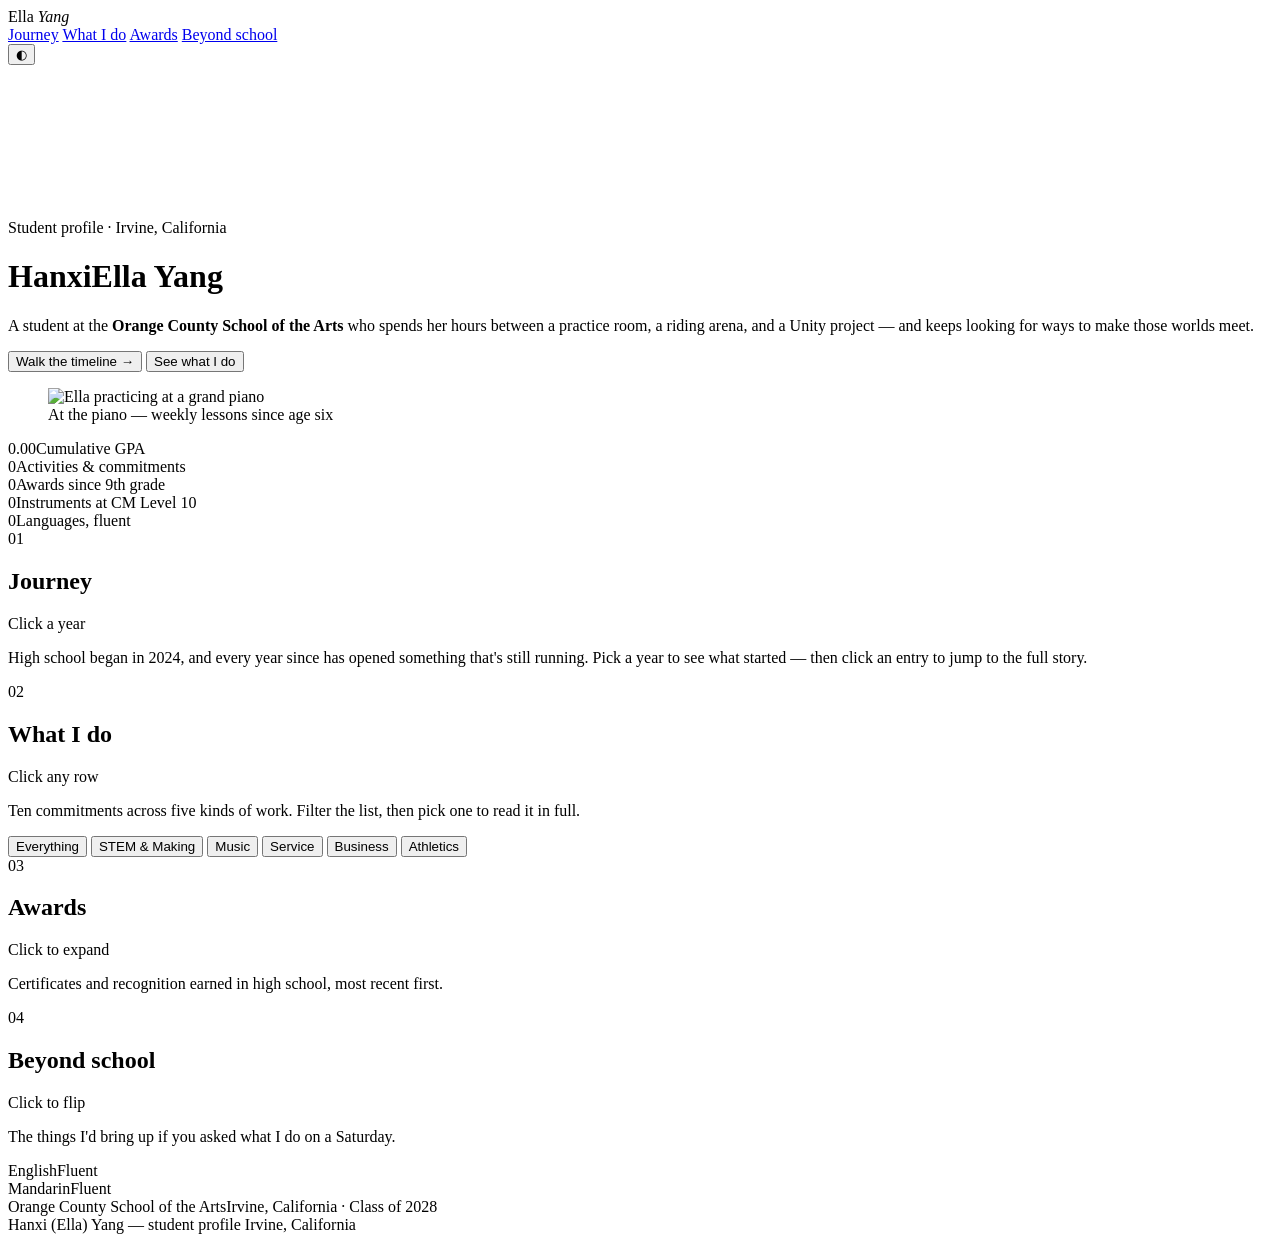
==== index.html @ e0b96046 "Add files via upload" ====
<!doctype html>
<html lang="en">
<head>
<meta charset="utf-8">
<meta name="viewport" content="width=device-width, initial-scale=1">
<title>Ella Yang</title>
<link rel="preconnect" href="https://fonts.googleapis.com">
<link rel="preconnect" href="https://fonts.gstatic.com" crossorigin>
<link rel="stylesheet" href="https://fonts.googleapis.com/css2?family=Spectral:ital,wght@0,300;0,400;0,500;1,300;1,400&family=Karla:wght@300;400;500;600&family=JetBrains+Mono:wght@400;500&display=swap">
<link rel="stylesheet" href="styles.css">
</head>
<body>

<div class="top">
  <div class="top-in">
    <span class="brand">Ella <em>Yang</em></span>
    <nav class="jump" id="jump" aria-label="Sections">
      <a href="#journey" class="on">Journey</a>
      <a href="#work">What I do</a>
      <a href="#awards">Awards</a>
      <a href="#beyond">Beyond school</a>
    </nav>
    <button class="tbtn" id="themeBtn" type="button" aria-label="Switch light or dark theme">◐</button>
  </div>
</div>

<header class="hero">
  <canvas id="wash" aria-hidden="true"></canvas>
  <div class="wrap hero-in">
    <div class="hero-copy">
      <span class="kicker"><span class="pulse"></span>Student profile · Irvine, California</span>
      <h1><span class="l1">Hanxi</span><span class="l2">Ella Yang</span></h1>
      <p class="lede">A student at the <b>Orange County School of the Arts</b> who spends her hours between a practice room, a riding arena, and a Unity project — and keeps looking for ways to make those worlds meet.</p>
      <div class="cta">
        <button class="btn primary" type="button" data-scroll="#journey">Walk the timeline →</button>
        <button class="btn" type="button" data-scroll="#work">See what I do</button>
      </div>
    </div>
    <figure class="hero-art">
      <span class="frame"><img id="heroImg" alt="Ella practicing at a grand piano"></span>
      <figcaption>At the piano — weekly lessons since age six</figcaption>
    </figure>
  </div>
</header>

<main class="wrap">

  <section id="glance" style="border-top:0;padding-top:0">
    <div class="stats" id="stats">
      <div class="stat"><span class="v mono" data-to="4.53" data-dec="2">0.00</span><span class="k">Cumulative GPA</span></div>
      <div class="stat"><span class="v mono" data-to="10">0</span><span class="k">Activities &amp; commitments</span></div>
      <div class="stat"><span class="v mono" data-to="4">0</span><span class="k">Awards since 9th grade</span></div>
      <div class="stat"><span class="v mono" data-to="2">0</span><span class="k">Instruments at CM Level 10</span></div>
      <div class="stat"><span class="v mono" data-to="2">0</span><span class="k">Languages, fluent</span></div>
    </div>
  </section>

  <section id="journey">
    <div class="shead"><span class="n">01</span><h2>Journey</h2><span class="hint">Click a year</span></div>
    <p class="slede">High school began in 2024, and every year since has opened something that's still running. Pick a year to see what started — then click an entry to jump to the full story.</p>

    <div class="rail">
      <div class="rail-line" id="railLine" aria-hidden="true"></div>
      <div class="rail-fill" id="railFill" aria-hidden="true"></div>
      <div class="rail-btns" id="rail" role="tablist" aria-label="Choose a year"></div>
    </div>

    <div class="yearcard" id="yearCard" role="tabpanel" aria-live="polite"></div>
  </section>

  <section id="work">
    <div class="shead"><span class="n">02</span><h2>What I do</h2><span class="hint">Click any row</span></div>
    <p class="slede">Ten commitments across five kinds of work. Filter the list, then pick one to read it in full.</p>

    <div class="filters" id="filters" role="group" aria-label="Filter by category">
      <button class="chip" data-cat="all" aria-pressed="true">Everything <span class="ct" data-count="all"></span></button>
      <button class="chip" data-cat="stem" aria-pressed="false" style="color:var(--c-stem)"><span class="dot"></span>STEM &amp; Making <span class="ct" data-count="stem"></span></button>
      <button class="chip" data-cat="music" aria-pressed="false" style="color:var(--c-music)"><span class="dot"></span>Music <span class="ct" data-count="music"></span></button>
      <button class="chip" data-cat="service" aria-pressed="false" style="color:var(--c-service)"><span class="dot"></span>Service <span class="ct" data-count="service"></span></button>
      <button class="chip" data-cat="business" aria-pressed="false" style="color:var(--c-business)"><span class="dot"></span>Business <span class="ct" data-count="business"></span></button>
      <button class="chip" data-cat="sport" aria-pressed="false" style="color:var(--c-sport)"><span class="dot"></span>Athletics <span class="ct" data-count="sport"></span></button>
    </div>

    <div class="explorer">
      <div class="list" id="list" role="tablist" aria-label="Activities" aria-orientation="vertical"></div>
      <article class="detail" id="detail" role="tabpanel" aria-live="polite"></article>
    </div>
  </section>

  <section id="awards">
    <div class="shead"><span class="n">03</span><h2>Awards</h2><span class="hint">Click to expand</span></div>
    <p class="slede">Certificates and recognition earned in high school, most recent first.</p>
    <div class="awards" id="awards"></div>
  </section>

  <section id="beyond">
    <div class="shead"><span class="n">04</span><h2>Beyond school</h2><span class="hint">Click to flip</span></div>
    <p class="slede">The things I'd bring up if you asked what I do on a Saturday.</p>
    <div class="beyond" id="factGrid"></div>
    <div class="langs">
      <div class="lang"><span class="n">English</span><span class="m">Fluent</span></div>
      <div class="lang"><span class="n">Mandarin</span><span class="m">Fluent</span></div>
      <div class="lang"><span class="n">Orange County School of the Arts</span><span class="m">Irvine, California · Class of 2028</span></div>
    </div>
  </section>

  <footer>
    <span>Hanxi (Ella) Yang — student profile</span>
    <span>Irvine, California</span>
  </footer>
</main>

<script src="script.js"></script>
</body>
</html>
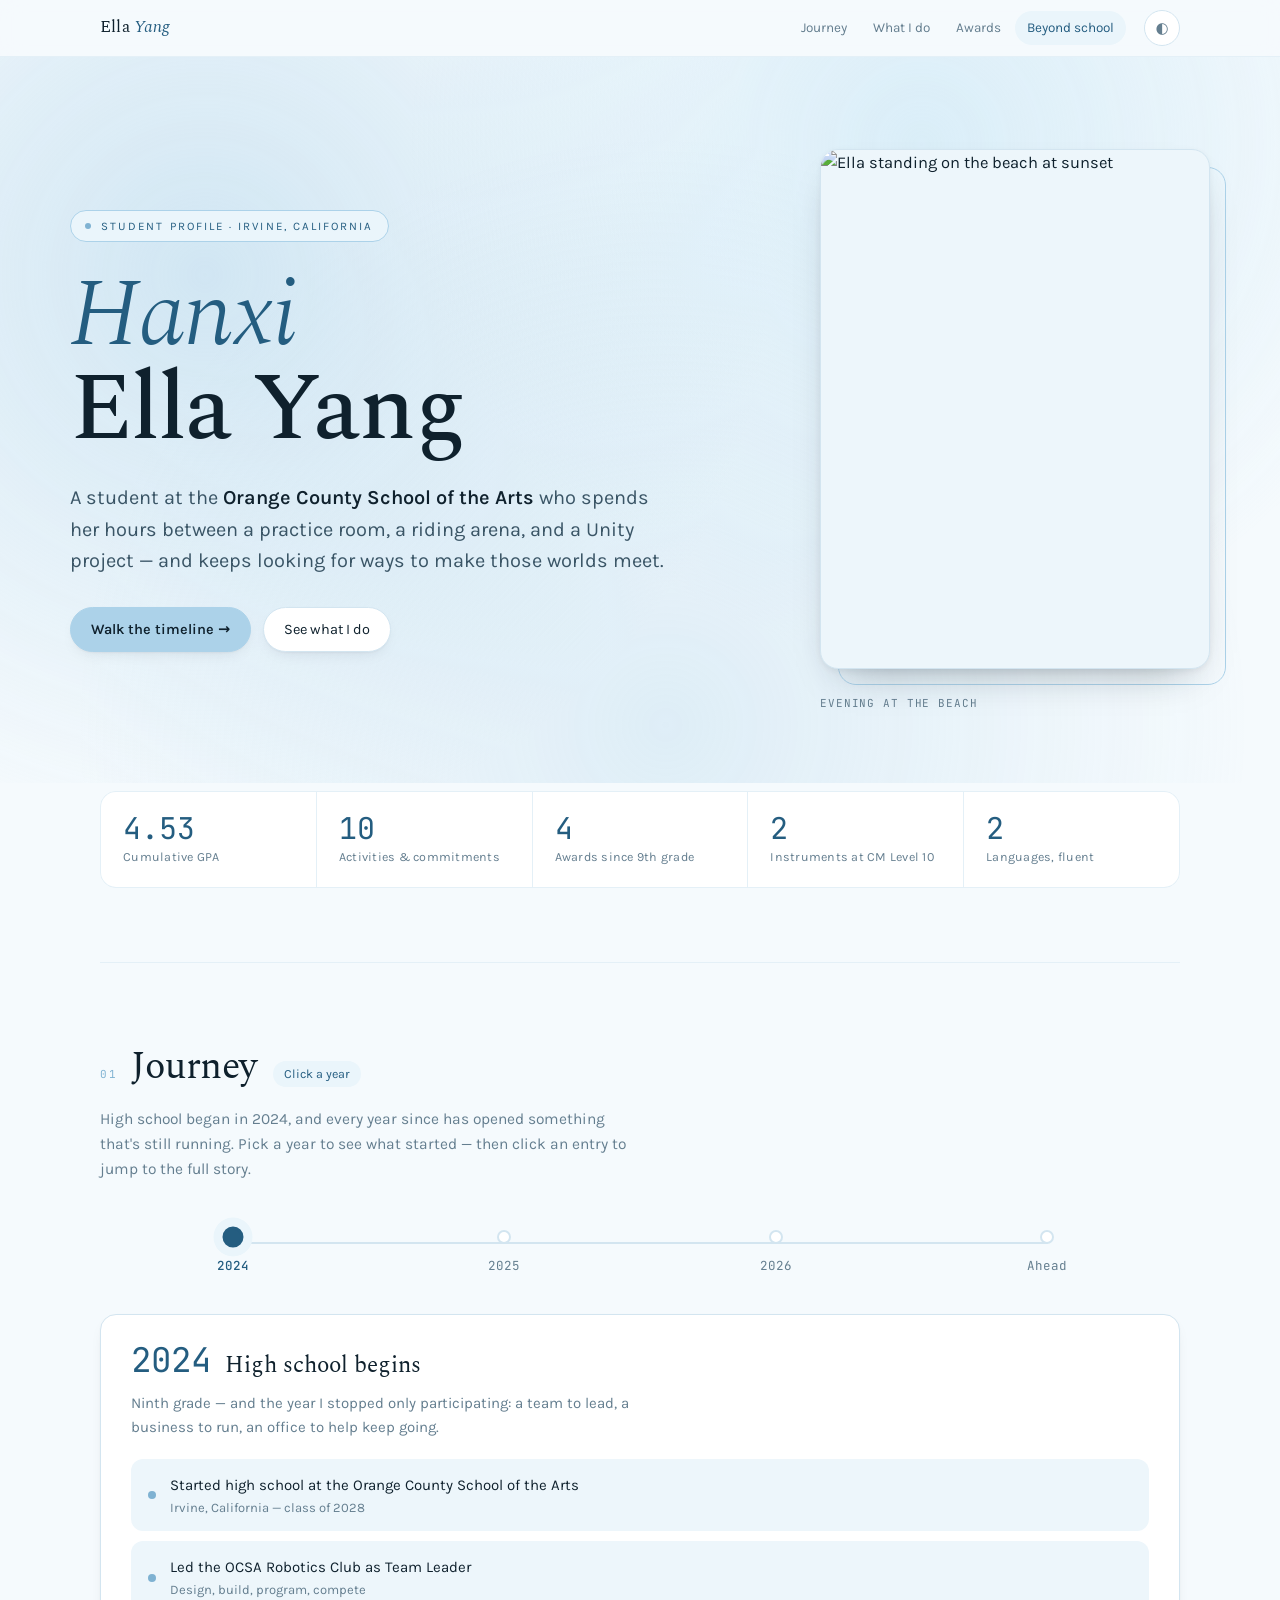
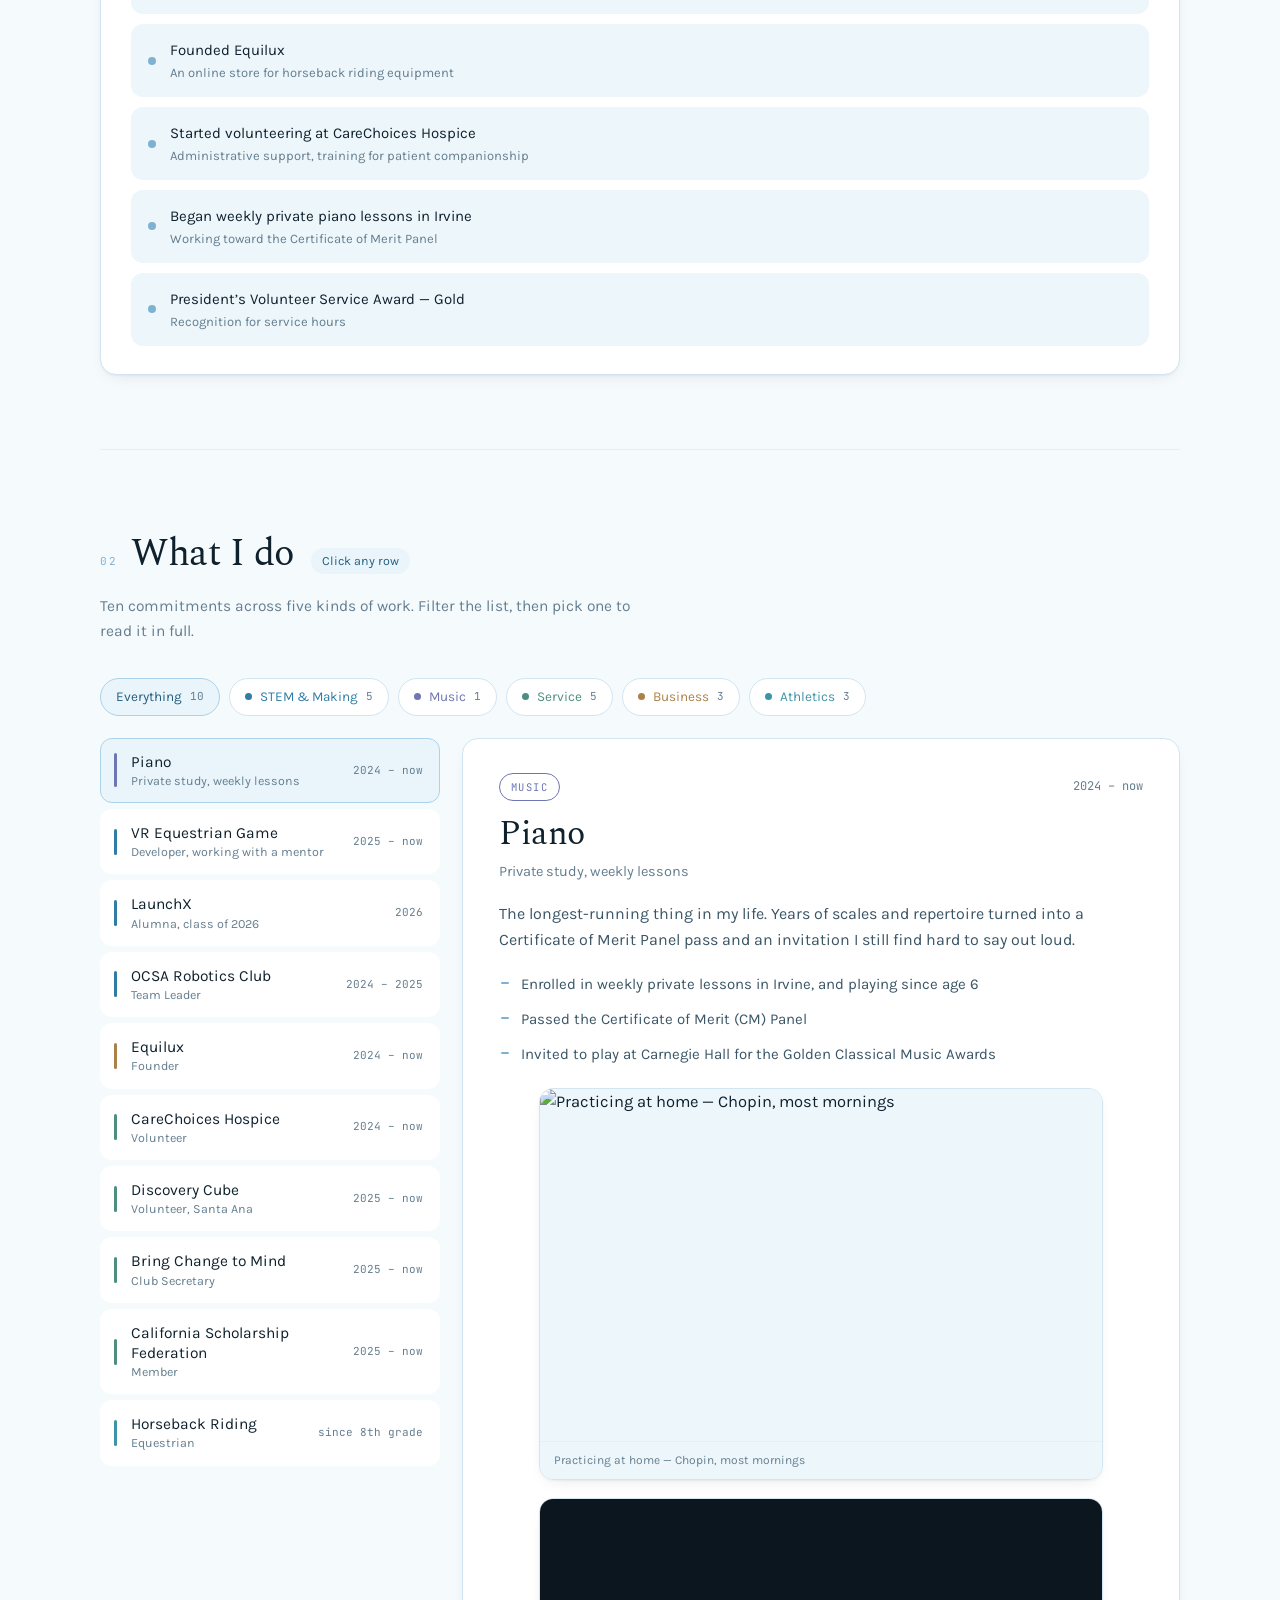
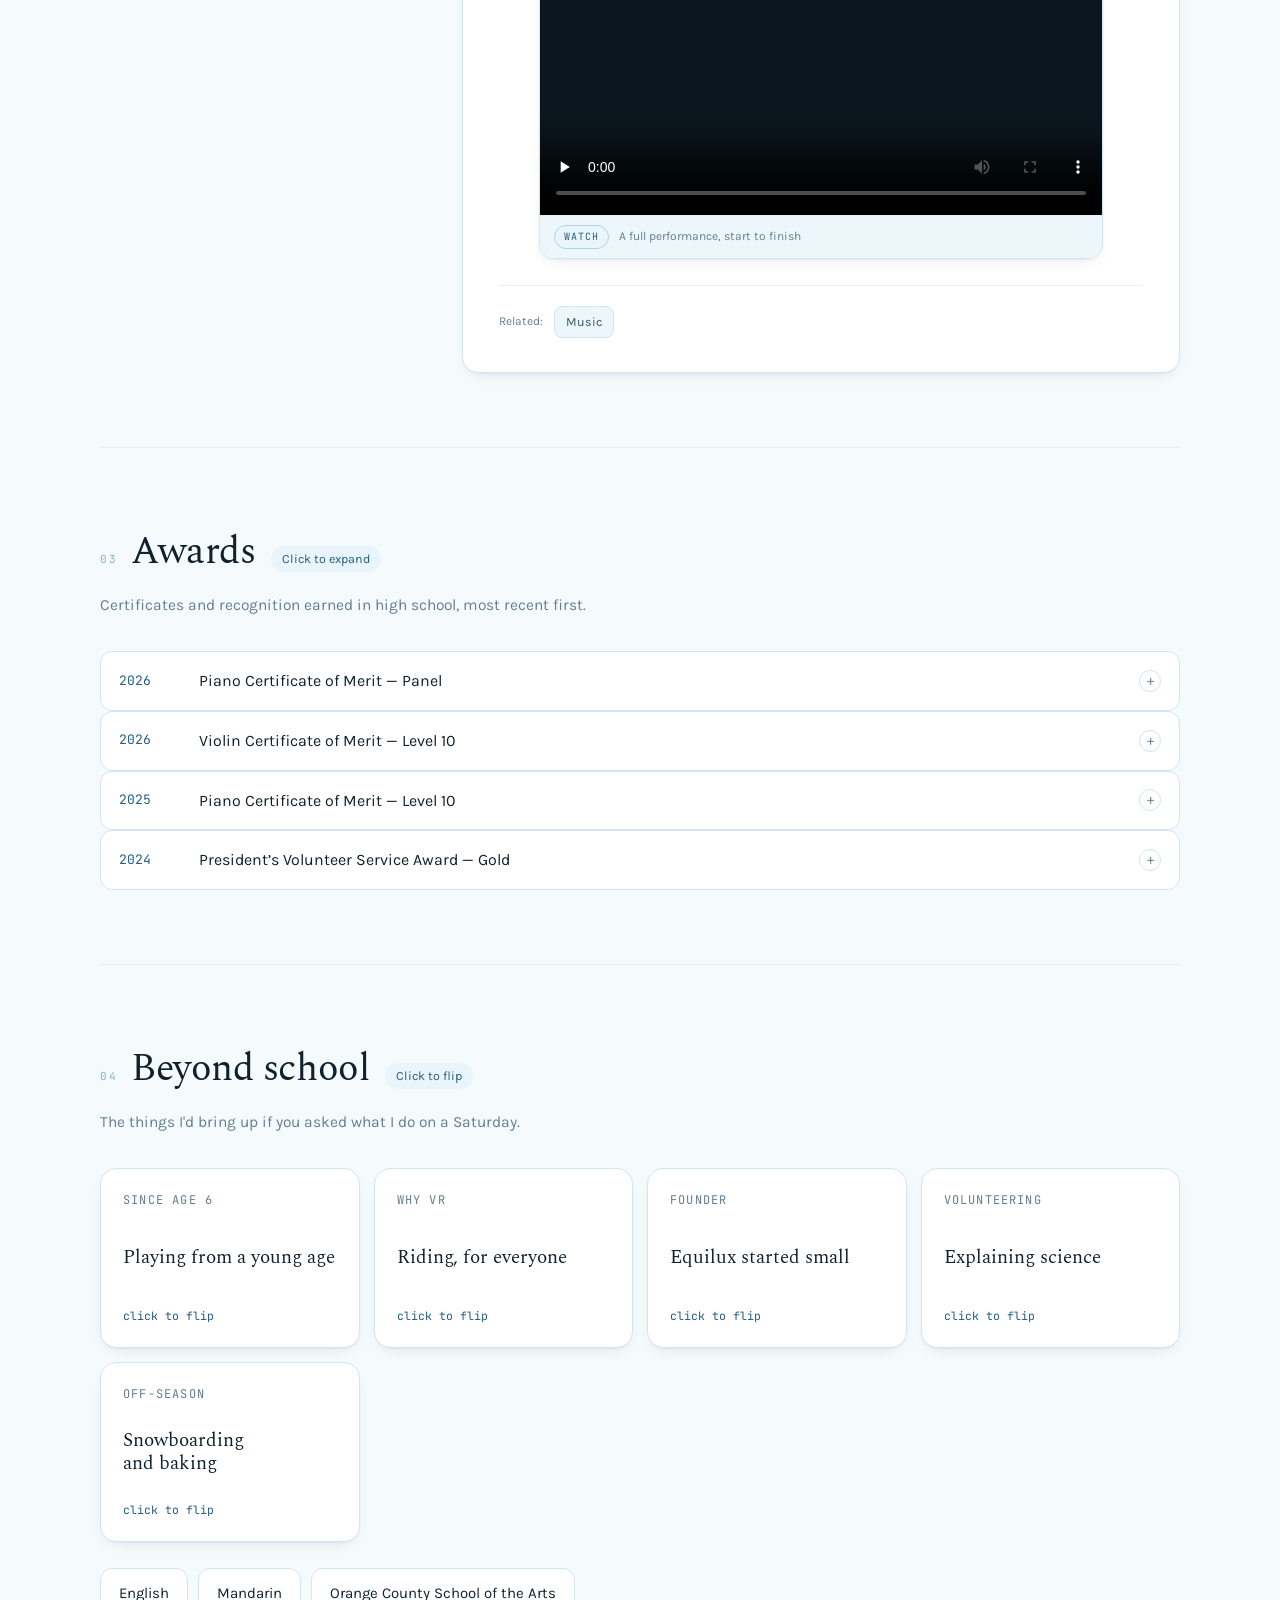
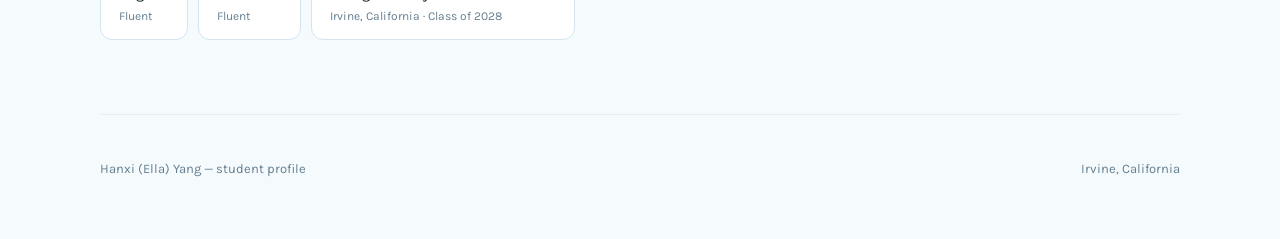
==== commit 4b1ae9ab: "Add files via upload" ====
--- a/index.html
+++ b/index.html
@@ -1,5 +1,5 @@
 <!doctype html>
-<html lang="en">
+<html lang="en" data-theme="light">
 <head>
 <meta charset="utf-8">
 <meta name="viewport" content="width=device-width, initial-scale=1">
@@ -37,8 +37,8 @@
       </div>
     </div>
     <figure class="hero-art">
-      <span class="frame"><img id="heroImg" alt="Ella practicing at a grand piano"></span>
-      <figcaption>At the piano — weekly lessons since age six</figcaption>
+      <span class="frame"><img id="heroImg" alt="Ella standing on the beach at sunset"></span>
+      <figcaption>Evening at the beach</figcaption>
     </figure>
   </div>
 </header>
--- a/styles.css
+++ b/styles.css
@@ -0,0 +1,354 @@
+/* ============ tokens ============ */
+:root{
+  --sky-100:#EAF5FB;
+  --sky-200:#BEE1F3;
+  --sky-300:#ACD2E9;
+  --sky-400:#7FB2D2;
+  --sky-600:#245D80;
+  --sky-700:#1A465F;
+
+  --paper:#F5FAFD;
+  --surface:#FFFFFF;
+  --surface-2:#EDF6FB;
+  --line:#D3E5F0;
+  --line-soft:#E4F0F7;
+
+  --ink:#0F212D;
+  --ink-2:#3A5566;
+  --muted:#647E8F;
+
+  --amber:#C08A47;
+
+  --c-music:#6E76B4;
+  --c-stem:#2F7CA6;
+  --c-service:#4E8E80;
+  --c-business:#AC8149;
+  --c-sport:#3E93A6;
+
+  --logo-tile:#FFFFFF;
+  --shadow-1:0 1px 2px rgba(15,33,45,.04), 0 6px 18px -10px rgba(15,33,45,.18);
+  --shadow-2:0 2px 6px rgba(15,33,45,.06), 0 20px 40px -22px rgba(15,33,45,.4);
+  --r:16px;
+  --maxw:1140px;
+  color-scheme:light;
+}
+@media (prefers-color-scheme: dark){
+  :root:not([data-theme="light"]){
+    --sky-100:#16303F;
+    --sky-200:#2A5470;
+    --sky-300:#ACD2E9;
+    --sky-400:#8FC3DF;
+    --sky-600:#BEE1F3;
+    --sky-700:#D7EEF9;
+
+    --paper:#0B161E;
+    --surface:#12232E;
+    --surface-2:#182F3D;
+    --line:#26404F;
+    --line-soft:#1D3441;
+
+    --ink:#E9F3F9;
+    --ink-2:#BFD5E1;
+    --muted:#8AA5B6;
+
+    --amber:#DFAF71;
+
+    --c-music:#A6ABE2;
+    --c-stem:#7CBBDD;
+    --c-service:#89C1B2;
+    --c-business:#D6AE79;
+    --c-sport:#7BC3D3;
+
+    --logo-tile:#FFFFFF;
+    --shadow-1:0 1px 2px rgba(0,0,0,.34), 0 8px 22px -12px rgba(0,0,0,.62);
+    --shadow-2:0 2px 8px rgba(0,0,0,.45), 0 22px 46px -24px rgba(0,0,0,.85);
+    color-scheme:dark;
+  }
+}
+:root[data-theme="dark"]{
+  --sky-100:#16303F;
+  --sky-200:#2A5470;
+  --sky-300:#ACD2E9;
+  --sky-400:#8FC3DF;
+  --sky-600:#BEE1F3;
+  --sky-700:#D7EEF9;
+
+  --paper:#0B161E;
+  --surface:#12232E;
+  --surface-2:#182F3D;
+  --line:#26404F;
+  --line-soft:#1D3441;
+
+  --ink:#E9F3F9;
+  --ink-2:#BFD5E1;
+  --muted:#8AA5B6;
+
+  --amber:#DFAF71;
+
+  --c-music:#A6ABE2;
+  --c-stem:#7CBBDD;
+  --c-service:#89C1B2;
+  --c-business:#D6AE79;
+  --c-sport:#7BC3D3;
+
+  --logo-tile:#FFFFFF;
+  --shadow-1:0 1px 2px rgba(0,0,0,.34), 0 8px 22px -12px rgba(0,0,0,.62);
+  --shadow-2:0 2px 8px rgba(0,0,0,.45), 0 22px 46px -24px rgba(0,0,0,.85);
+  color-scheme:dark;
+}
+
+/* ============ base ============ */
+*{box-sizing:border-box}
+html{scroll-behavior:smooth}
+body{
+  margin:0;
+  background:var(--paper);
+  color:var(--ink);
+  font-family:"Karla", ui-sans-serif, system-ui, -apple-system, "Segoe UI", sans-serif;
+  font-size:16.5px;
+  line-height:1.6;
+  -webkit-font-smoothing:antialiased;
+}
+h1,h2,h3,h4{font-family:"Spectral", ui-serif, Georgia, serif;font-weight:400;margin:0;text-wrap:balance}
+p{margin:0}
+button{font:inherit;color:inherit}
+:focus-visible{outline:2px solid var(--sky-600);outline-offset:3px;border-radius:6px}
+.mono{font-family:"JetBrains Mono", ui-monospace, SFMono-Regular, Menlo, monospace;font-variant-numeric:tabular-nums}
+.wrap{max-width:var(--maxw);margin:0 auto;padding:0 30px}
+.sr{position:absolute;width:1px;height:1px;overflow:hidden;clip:rect(0 0 0 0);white-space:nowrap}
+
+/* ============ topbar ============ */
+.top{position:sticky;top:0;z-index:40;background:color-mix(in oklab, var(--paper) 86%, transparent);
+  backdrop-filter:blur(12px);border-bottom:1px solid var(--line-soft)}
+.top-in{max-width:var(--maxw);margin:0 auto;padding:10px 30px;display:flex;align-items:center;gap:18px}
+.brand{font-family:"Spectral",serif;font-size:17px;letter-spacing:.01em;margin-right:auto;white-space:nowrap}
+.brand em{font-style:italic;color:var(--sky-600)}
+.jump{display:flex;gap:2px;overflow-x:auto;scrollbar-width:none}
+.jump::-webkit-scrollbar{display:none}
+.jump a{font-size:13.5px;color:var(--muted);text-decoration:none;padding:6px 12px;border-radius:999px;white-space:nowrap}
+.jump a:hover{color:var(--ink);background:var(--surface-2)}
+.jump a.on{color:var(--sky-600);background:var(--sky-100)}
+.tbtn{flex:none;width:36px;height:36px;border-radius:50%;border:1px solid var(--line);background:var(--surface);
+  color:var(--muted);cursor:pointer;display:grid;place-items:center;font-size:15px}
+.tbtn:hover{color:var(--sky-600);border-color:var(--sky-300)}
+
+/* ============ hero ============ */
+.hero{position:relative;overflow:hidden}
+.hero canvas{position:absolute;inset:0;width:100%;height:100%;z-index:0;opacity:.9}
+.hero-in{position:relative;z-index:1;padding:92px 0 70px;display:grid;gap:54px;
+  grid-template-columns:minmax(0,1.12fr) minmax(0,.88fr);align-items:center}
+.hero-copy{display:grid;gap:26px;max-width:620px}
+.hero-art{margin:0;position:relative;justify-self:end;width:100%;max-width:390px}
+.hero-art .frame{position:relative;display:block}
+.hero-art img{position:relative;z-index:1;display:block;width:100%;aspect-ratio:3/4;object-fit:cover;
+  border-radius:18px;border:1px solid var(--line);box-shadow:var(--shadow-2);background:var(--surface-2)}
+.hero-art .frame::after{content:"";position:absolute;inset:18px -16px -16px 18px;border:1px solid var(--sky-300);
+  border-radius:18px;z-index:0}
+.hero-art figcaption{margin-top:26px;font-family:"JetBrains Mono",monospace;font-size:11px;
+  letter-spacing:.08em;color:var(--muted);text-transform:uppercase}
+.kicker{display:inline-flex;align-items:center;gap:10px;font-size:11.5px;letter-spacing:.18em;
+  text-transform:uppercase;color:var(--sky-600);background:var(--sky-100);border:1px solid var(--sky-300);
+  padding:6px 14px;border-radius:999px;width:max-content}
+.kicker .pulse{width:6px;height:6px;border-radius:50%;background:var(--sky-400);animation:pulse 2.6s ease-in-out infinite}
+@keyframes pulse{0%,100%{opacity:.35}50%{opacity:1}}
+h1{font-size:clamp(48px,9vw,96px);line-height:.98;letter-spacing:-.022em}
+h1 .l1{display:block;font-style:italic;font-weight:300;color:var(--sky-600)}
+h1 .l2{display:block;font-weight:500}
+.lede{max-width:58ch;font-size:clamp(17px,2.2vw,20px);color:var(--ink-2);line-height:1.58}
+.lede b{font-weight:600;color:var(--ink)}
+.cta{display:flex;gap:12px;flex-wrap:wrap;margin-top:4px}
+.btn{border:1px solid var(--line);background:var(--surface);border-radius:999px;padding:10px 20px;
+  font-size:14.5px;cursor:pointer;box-shadow:var(--shadow-1);transition:transform .16s ease, border-color .16s ease}
+.btn:hover{transform:translateY(-2px);border-color:var(--sky-300)}
+.btn.primary{background:var(--sky-300);border-color:var(--sky-300);color:#0F212D;font-weight:600}
+.btn.primary:hover{background:var(--sky-200);border-color:var(--sky-200)}
+
+/* ============ stats ============ */
+.stats{display:grid;grid-template-columns:repeat(auto-fit,minmax(150px,1fr));gap:1px;background:var(--line-soft);
+  border:1px solid var(--line-soft);border-radius:var(--r);overflow:hidden;margin-top:8px}
+.stat{background:var(--surface);padding:20px 22px;display:grid;gap:2px}
+.stat .v{font-family:"JetBrains Mono",monospace;font-size:30px;color:var(--sky-600);font-variant-numeric:tabular-nums;line-height:1.1}
+.stat .k{font-size:12.5px;color:var(--muted);letter-spacing:.02em}
+
+/* ============ sections ============ */
+section{padding:74px 0;border-top:1px solid var(--line-soft);scroll-margin-top:66px}
+.shead{display:flex;align-items:baseline;gap:14px;margin-bottom:10px;flex-wrap:wrap}
+.shead h2{font-size:clamp(28px,4vw,38px);letter-spacing:-.012em}
+.shead .n{font-family:"JetBrains Mono",monospace;font-size:11px;color:var(--sky-400);letter-spacing:.14em}
+.slede{max-width:60ch;color:var(--muted);font-size:15.5px;margin-bottom:34px}
+.hint{font-size:12.5px;color:var(--sky-600);background:var(--sky-100);border-radius:999px;padding:3px 11px;
+  display:inline-block;margin-left:2px}
+
+/* ============ timeline ============ */
+.rail{position:relative;margin-bottom:34px;padding:6px 0 0}
+.rail-line{position:absolute;left:0;right:0;top:26px;height:2px;background:var(--line);border-radius:2px}
+.rail-fill{position:absolute;left:0;top:26px;height:2px;background:var(--sky-400);border-radius:2px;
+  transition:width .45s cubic-bezier(.4,0,.2,1);width:0}
+.rail-btns{position:relative;display:flex;justify-content:space-between;gap:6px}
+.rnode{all:unset;cursor:pointer;display:grid;justify-items:center;gap:12px;padding:8px 4px 4px;border-radius:10px;flex:1;text-align:center}
+.rnode .dot{width:14px;height:14px;border-radius:50%;background:var(--surface);border:2px solid var(--line);
+  transition:transform .28s cubic-bezier(.34,1.56,.64,1), background .2s ease, border-color .2s ease, box-shadow .2s ease}
+.rnode .yr{font-family:"JetBrains Mono",monospace;font-size:12.5px;color:var(--muted);transition:color .2s ease}
+.rnode:hover .dot{border-color:var(--sky-300);transform:scale(1.18)}
+.rnode:hover .yr{color:var(--ink)}
+.rnode.done .dot{background:var(--sky-300);border-color:var(--sky-300)}
+.rnode.on .dot{background:var(--sky-600);border-color:var(--sky-600);transform:scale(1.5);box-shadow:0 0 0 6px var(--sky-100)}
+.rnode.on .yr{color:var(--sky-600);font-weight:500}
+
+.yearcard{background:var(--surface);border:1px solid var(--line);border-radius:var(--r);
+  box-shadow:var(--shadow-1);padding:28px 30px;min-height:230px}
+.yearcard .yhead{display:flex;align-items:baseline;gap:14px;flex-wrap:wrap;margin-bottom:6px}
+.yearcard .ybig{font-family:"JetBrains Mono",monospace;font-size:34px;color:var(--sky-600);line-height:1}
+.yearcard h3{font-size:23px}
+.yearcard .ysum{color:var(--muted);font-size:15px;max-width:62ch;margin-bottom:20px}
+.events{display:grid;gap:10px}
+.ev{all:unset;cursor:pointer;display:grid;grid-template-columns:auto 1fr auto;gap:14px;align-items:center;
+  padding:13px 16px;border-radius:12px;background:var(--surface-2);border:1px solid transparent;
+  transition:background .18s ease, border-color .18s ease, transform .18s ease}
+.ev:hover{border-color:var(--sky-300);transform:translateX(3px)}
+.ev .tick{width:8px;height:8px;border-radius:50%;background:var(--sky-400)}
+.ev .txt{font-size:15px;color:var(--ink)}
+.ev .txt small{display:block;color:var(--muted);font-size:13px;line-height:1.45;margin-top:2px}
+.ev .go{font-size:12px;color:var(--sky-600);opacity:0;transition:opacity .18s ease;white-space:nowrap}
+.ev:hover .go, .ev:focus-visible .go{opacity:1}
+.ev.static{cursor:default}
+.ev.static:hover{transform:none;border-color:transparent}
+.fadein{animation:fadein .38s ease}
+@keyframes fadein{from{opacity:0;transform:translateY(8px)}to{opacity:1;transform:none}}
+
+/* ============ explorer ============ */
+.filters{display:flex;gap:9px;flex-wrap:wrap;margin-bottom:22px}
+.chip{border:1px solid var(--line);background:var(--surface);border-radius:999px;padding:7px 15px;font-size:13.5px;
+  color:var(--ink-2);cursor:pointer;display:inline-flex;align-items:center;gap:8px;
+  transition:background .18s ease,border-color .18s ease,color .18s ease}
+.chip:hover{border-color:var(--sky-300)}
+.chip .dot{width:7px;height:7px;border-radius:50%;background:currentColor}
+.chip[aria-pressed="true"]{background:var(--sky-100);border-color:var(--sky-300);color:var(--sky-600)}
+.chip .ct{font-family:"JetBrains Mono",monospace;font-size:11px;color:var(--muted)}
+
+.explorer{display:grid;grid-template-columns:340px 1fr;gap:22px;align-items:start}
+.list{display:grid;gap:6px;max-height:none}
+.row{all:unset;cursor:pointer;display:grid;grid-template-columns:3px 1fr auto;gap:14px;align-items:center;
+  padding:13px 16px 13px 13px;border-radius:12px;border:1px solid transparent;background:var(--surface);
+  transition:background .18s ease,border-color .18s ease,box-shadow .18s ease}
+.row .bar{width:3px;height:26px;border-radius:2px;background:var(--line);transition:background .2s ease,height .2s ease}
+.row .nm{font-size:15.5px;line-height:1.3}
+.row .nm small{display:block;font-size:12.5px;color:var(--muted);margin-top:1px}
+.row .yr{font-family:"JetBrains Mono",monospace;font-size:11px;color:var(--muted);white-space:nowrap}
+.row:hover{border-color:var(--line);box-shadow:var(--shadow-1)}
+.row.on{background:var(--sky-100);border-color:var(--sky-300)}
+.row.on .bar{height:34px}
+.row.hide{display:none}
+
+.detail{background:var(--surface);border:1px solid var(--line);border-radius:var(--r);box-shadow:var(--shadow-1);
+  padding:34px 36px;min-height:420px;position:sticky;top:78px}
+.detail .dtop{display:flex;align-items:center;justify-content:space-between;gap:16px;flex-wrap:wrap;margin-bottom:14px}
+.detail .badge{font-family:"JetBrains Mono",monospace;font-size:10.5px;letter-spacing:.14em;text-transform:uppercase;
+  padding:5px 11px;border-radius:999px;border:1px solid currentColor}
+.detail .span{font-family:"JetBrains Mono",monospace;font-size:12px;color:var(--muted)}
+.detail h3{font-size:clamp(26px,3.4vw,34px);line-height:1.14;letter-spacing:-.012em}
+.detail .role{color:var(--muted);font-size:14.5px;margin-top:6px}
+.detail .blurb{margin-top:18px;color:var(--ink-2);font-size:16px;max-width:60ch}
+.dmedia{margin-top:22px;border-radius:14px;overflow:hidden;border:1px solid var(--line);box-shadow:var(--shadow-1)}
+.dmedia img{display:block;width:100%;aspect-ratio:16/10;object-fit:cover;background:var(--surface-2)}
+.dmedia figcaption{font-size:12px;color:var(--muted);padding:9px 14px;background:var(--surface-2);
+  border-top:1px solid var(--line-soft)}
+.dvideo{margin-top:18px;border-radius:14px;overflow:hidden;border:1px solid var(--line);box-shadow:var(--shadow-1)}
+.dvideo video{display:block;width:100%;aspect-ratio:16/9;background:#0B161E}
+.dvideo figcaption{display:flex;gap:10px;align-items:baseline;flex-wrap:wrap;font-size:12px;color:var(--muted);
+  padding:9px 14px;background:var(--surface-2);border-top:1px solid var(--line-soft)}
+.dvideo .tag-watch{font-family:"JetBrains Mono",monospace;font-size:10px;letter-spacing:.1em;text-transform:uppercase;
+  color:var(--sky-600);background:var(--sky-100);border:1px solid var(--sky-300);border-radius:999px;padding:3px 9px}
+.dmark{margin-top:22px;border:1px solid var(--line);border-radius:14px;background:var(--logo-tile);
+  display:grid;place-items:center;padding:24px;min-height:118px}
+.dmark img{display:block;max-height:86px;max-width:80%;width:auto;object-fit:contain}
+a.dmark{text-decoration:none;cursor:pointer;position:relative;padding-top:38px;
+  transition:border-color .18s ease, transform .18s ease, box-shadow .18s ease, background .18s ease}
+a.dmark:hover{border-color:var(--sky-300);transform:translateY(-2px);box-shadow:var(--shadow-2)}
+a.dmark .visit{position:absolute;top:12px;right:12px;display:inline-flex;align-items:center;gap:6px;
+  font-family:"JetBrains Mono",monospace;font-size:10px;letter-spacing:.1em;text-transform:uppercase;
+  color:var(--sky-600);background:var(--sky-100);border:1px solid var(--sky-300);
+  border-radius:999px;padding:4px 10px;transition:background .18s ease}
+a.dmark .visit i{font-style:normal;transition:transform .18s ease}
+a.dmark:hover .visit{background:var(--sky-200)}
+a.dmark:hover .visit i{transform:translate(2px,-2px)}
+.dmarkcap{margin-top:9px;font-size:12.5px;color:var(--muted);display:flex;gap:8px;flex-wrap:wrap;align-items:baseline}
+.dmarkcap .host{font-family:"JetBrains Mono",monospace;font-size:11.5px;color:var(--sky-600)}
+.detail ul{list-style:none;margin:20px 0 0;padding:0;display:grid;gap:12px;max-width:62ch}
+.detail li{position:relative;padding-left:22px;font-size:15px;color:var(--ink-2);line-height:1.55}
+.detail li::before{content:"";position:absolute;left:2px;top:9px;width:8px;height:2px;background:var(--sky-400);border-radius:2px}
+.detail .foot{margin-top:26px;padding-top:20px;border-top:1px solid var(--line-soft);display:flex;gap:9px;flex-wrap:wrap;align-items:center}
+.detail .foot .lbl{font-size:12px;color:var(--muted);margin-right:2px}
+.tagbtn{border:1px solid var(--line);background:var(--surface-2);border-radius:8px;padding:5px 11px;font-size:12.5px;
+  color:var(--ink-2);cursor:pointer}
+.tagbtn:hover{border-color:var(--sky-300);color:var(--sky-600)}
+.swap{animation:swap .34s ease}
+@keyframes swap{from{opacity:0;transform:translateY(10px)}to{opacity:1;transform:none}}
+
+/* ============ awards ============ */
+.awards{display:grid;gap:8px}
+.aw{border:1px solid var(--line);border-radius:12px;background:var(--surface);overflow:hidden}
+.aw > button{all:unset;cursor:pointer;display:grid;grid-template-columns:64px 1fr auto;gap:16px;align-items:center;
+  width:100%;padding:16px 18px;box-sizing:border-box}
+.aw > button:hover{background:var(--surface-2)}
+.aw .y{font-family:"JetBrains Mono",monospace;font-size:13px;color:var(--sky-600)}
+.aw .t{font-size:16px}
+.aw .plus{width:22px;height:22px;border-radius:50%;border:1px solid var(--line);display:grid;place-items:center;
+  font-size:14px;color:var(--muted);transition:transform .26s ease,background .2s ease,color .2s ease;line-height:1}
+.aw.open .plus{transform:rotate(45deg);background:var(--sky-300);color:#0F212D;border-color:var(--sky-300)}
+.aw .body{display:grid;grid-template-rows:0fr;transition:grid-template-rows .3s ease}
+.aw.open .body{grid-template-rows:1fr}
+.aw .body > div{overflow:hidden}
+.aw .body p{padding:0 18px 14px 80px;color:var(--ink-2);font-size:14.5px;max-width:70ch}
+.aw .body img{display:block;width:min(320px,86%);margin:0 18px 20px 80px;border-radius:10px;
+  border:1px solid var(--line);box-shadow:var(--shadow-1)}
+
+/* ============ beyond ============ */
+.beyond{display:grid;grid-template-columns:repeat(auto-fit,minmax(215px,1fr));gap:14px}
+.flip{background:none;border:0;padding:0;cursor:pointer;perspective:900px;height:180px}
+.flip-in{position:relative;width:100%;height:100%;transition:transform .6s cubic-bezier(.4,0,.2,1);transform-style:preserve-3d}
+.flip.on .flip-in{transform:rotateY(180deg)}
+.face{position:absolute;inset:0;backface-visibility:hidden;border-radius:var(--r);border:1px solid var(--line);
+  padding:22px;display:flex;flex-direction:column;justify-content:space-between;text-align:left;box-shadow:var(--shadow-1)}
+.face.front{background:var(--surface)}
+.face.back{background:var(--sky-100);border-color:var(--sky-300);transform:rotateY(180deg)}
+.face h4{font-size:19px;line-height:1.2}
+.face .sub{font-size:12px;color:var(--muted);letter-spacing:.1em;text-transform:uppercase;
+  font-family:"JetBrains Mono",monospace}
+.face p{font-size:14px;color:var(--ink-2);line-height:1.5}
+.face .turn{font-size:11.5px;color:var(--sky-600);font-family:"JetBrains Mono",monospace}
+
+.langs{display:flex;gap:10px;flex-wrap:wrap;margin-top:26px}
+.lang{border:1px solid var(--line);background:var(--surface);border-radius:12px;padding:12px 18px;display:grid;gap:2px}
+.lang .n{font-size:15px}
+.lang .m{font-size:12px;color:var(--muted)}
+
+footer{padding:44px 0 60px;border-top:1px solid var(--line-soft);display:flex;justify-content:space-between;
+  gap:16px;flex-wrap:wrap;color:var(--muted);font-size:13px}
+
+/* ============ responsive ============ */
+@media (max-width:940px){
+  .explorer{grid-template-columns:1fr}
+  .hero-in{grid-template-columns:1fr;gap:38px}
+  .hero-art{justify-self:start;max-width:420px}
+  .hero-art .frame::after{inset:14px -12px -12px 14px}
+  .detail{position:static;min-height:0;padding:26px 24px}
+  .list{grid-auto-rows:min-content}
+}
+@media (max-width:680px){
+  .wrap,.top-in{padding-left:20px;padding-right:20px}
+  .hero-in{padding:64px 0 52px}
+  section{padding:56px 0}
+  .yearcard{padding:22px 20px}
+  .rail-btns{gap:2px}
+  .rnode .yr{font-size:11px}
+  .aw > button{grid-template-columns:52px 1fr auto;gap:10px}
+  .aw .body p{padding-left:20px}
+  .aw .body img{margin-left:20px}
+  .ev{grid-template-columns:auto 1fr;padding:12px 14px}
+  .ev .go{display:none}
+}
+@media (prefers-reduced-motion: reduce){
+  html{scroll-behavior:auto}
+  *{animation-duration:.001ms!important;transition-duration:.001ms!important}
+}
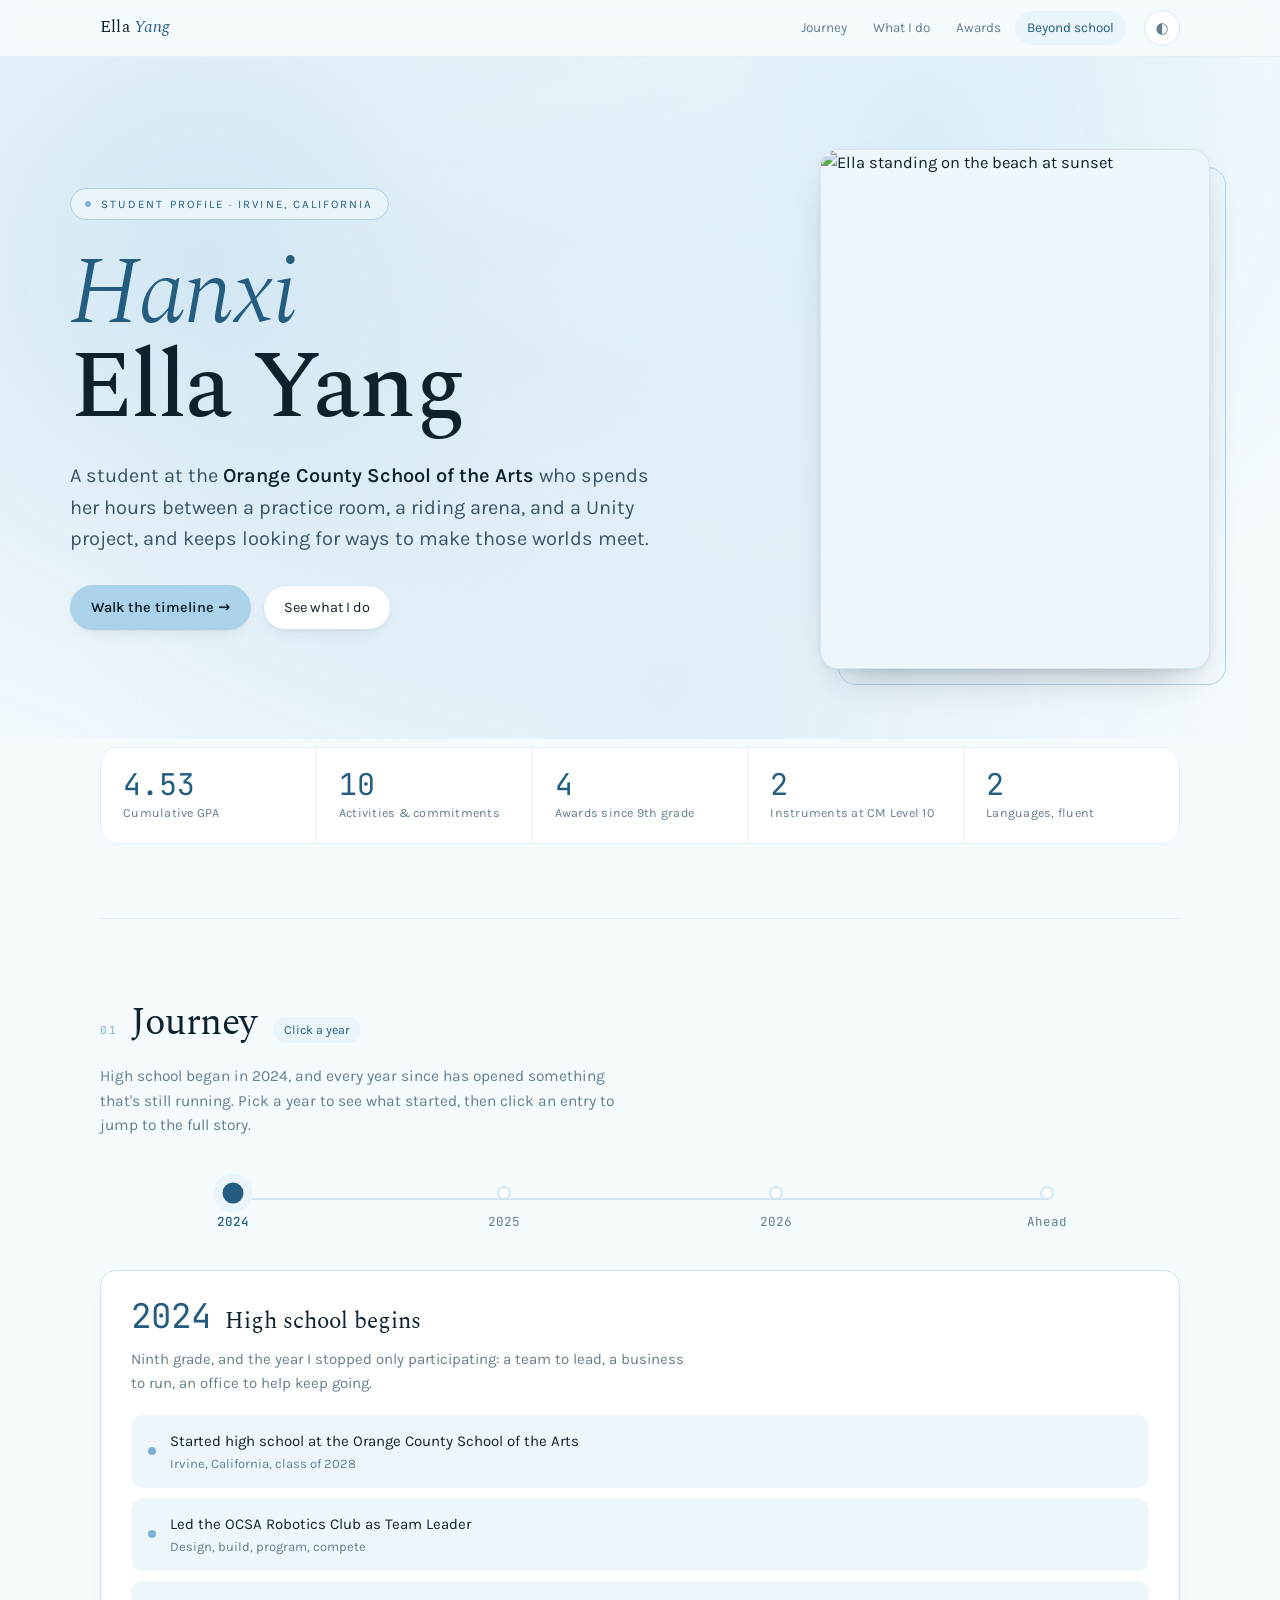
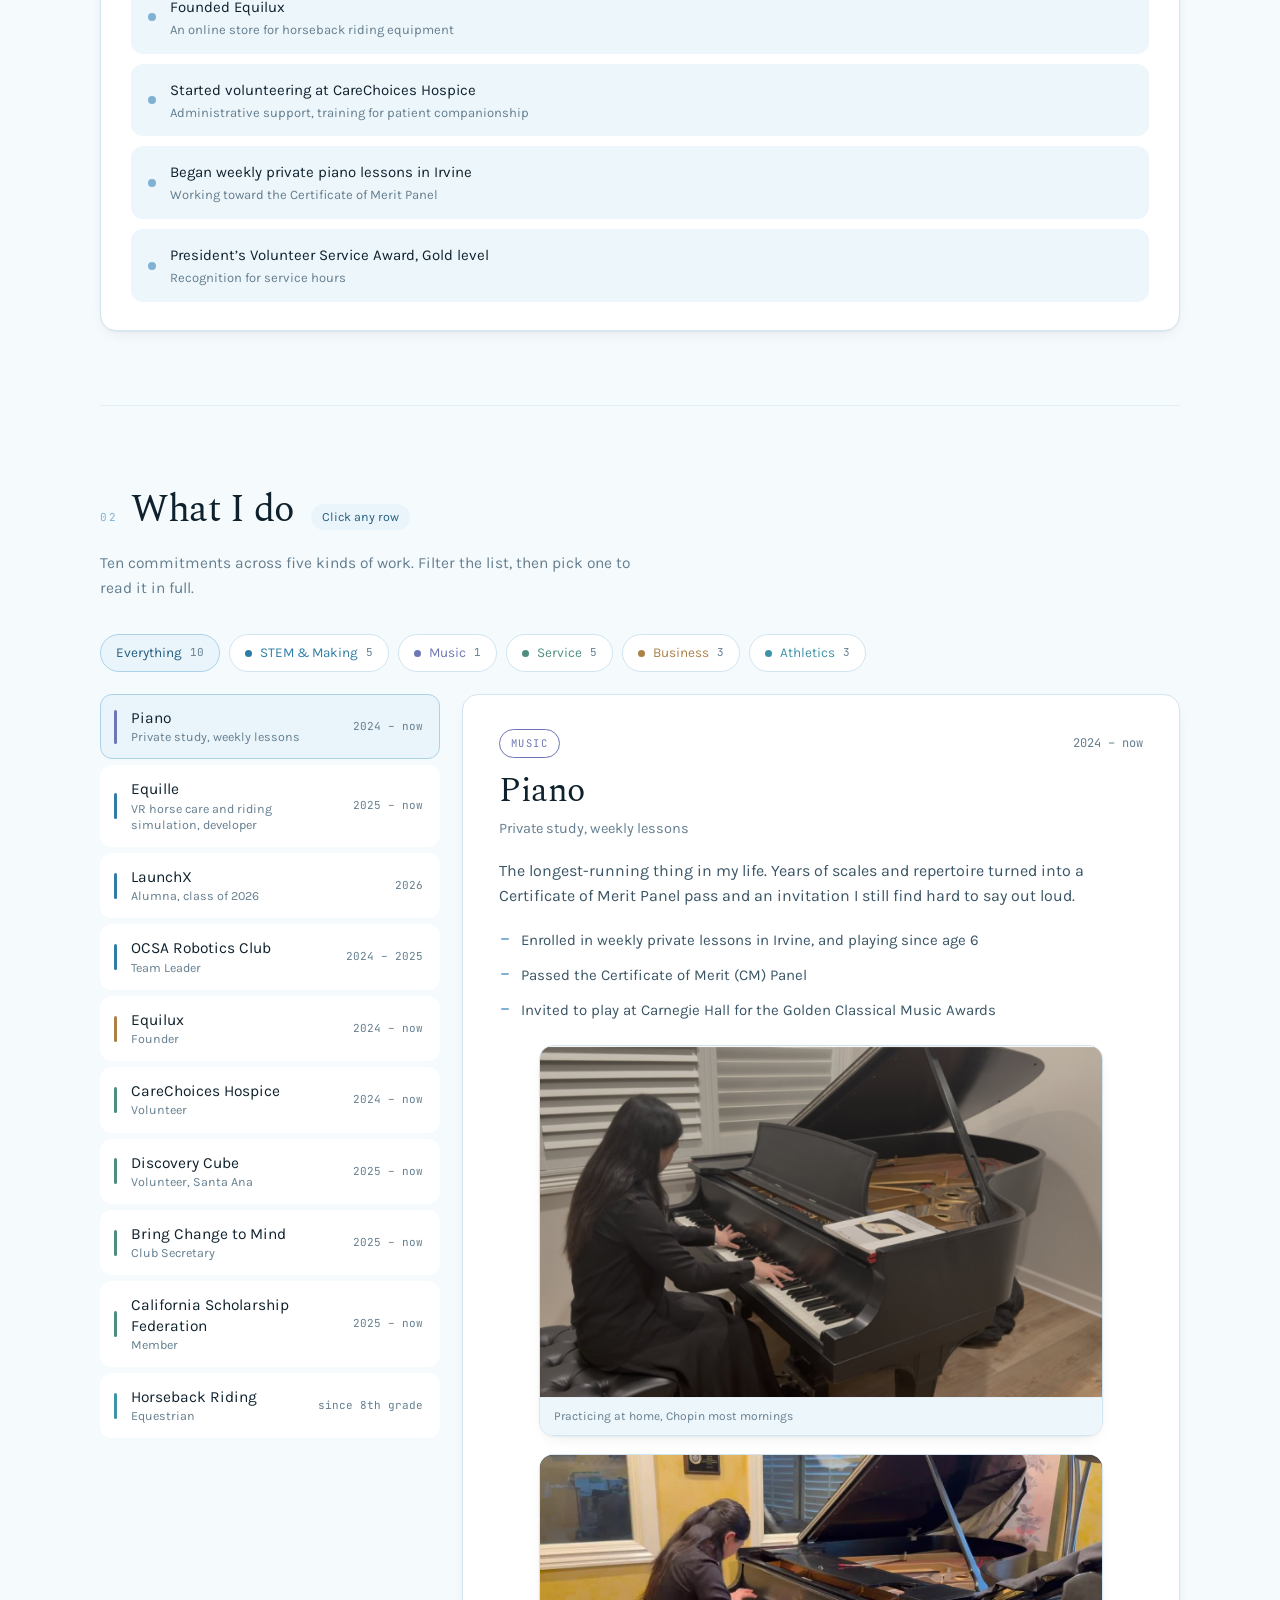
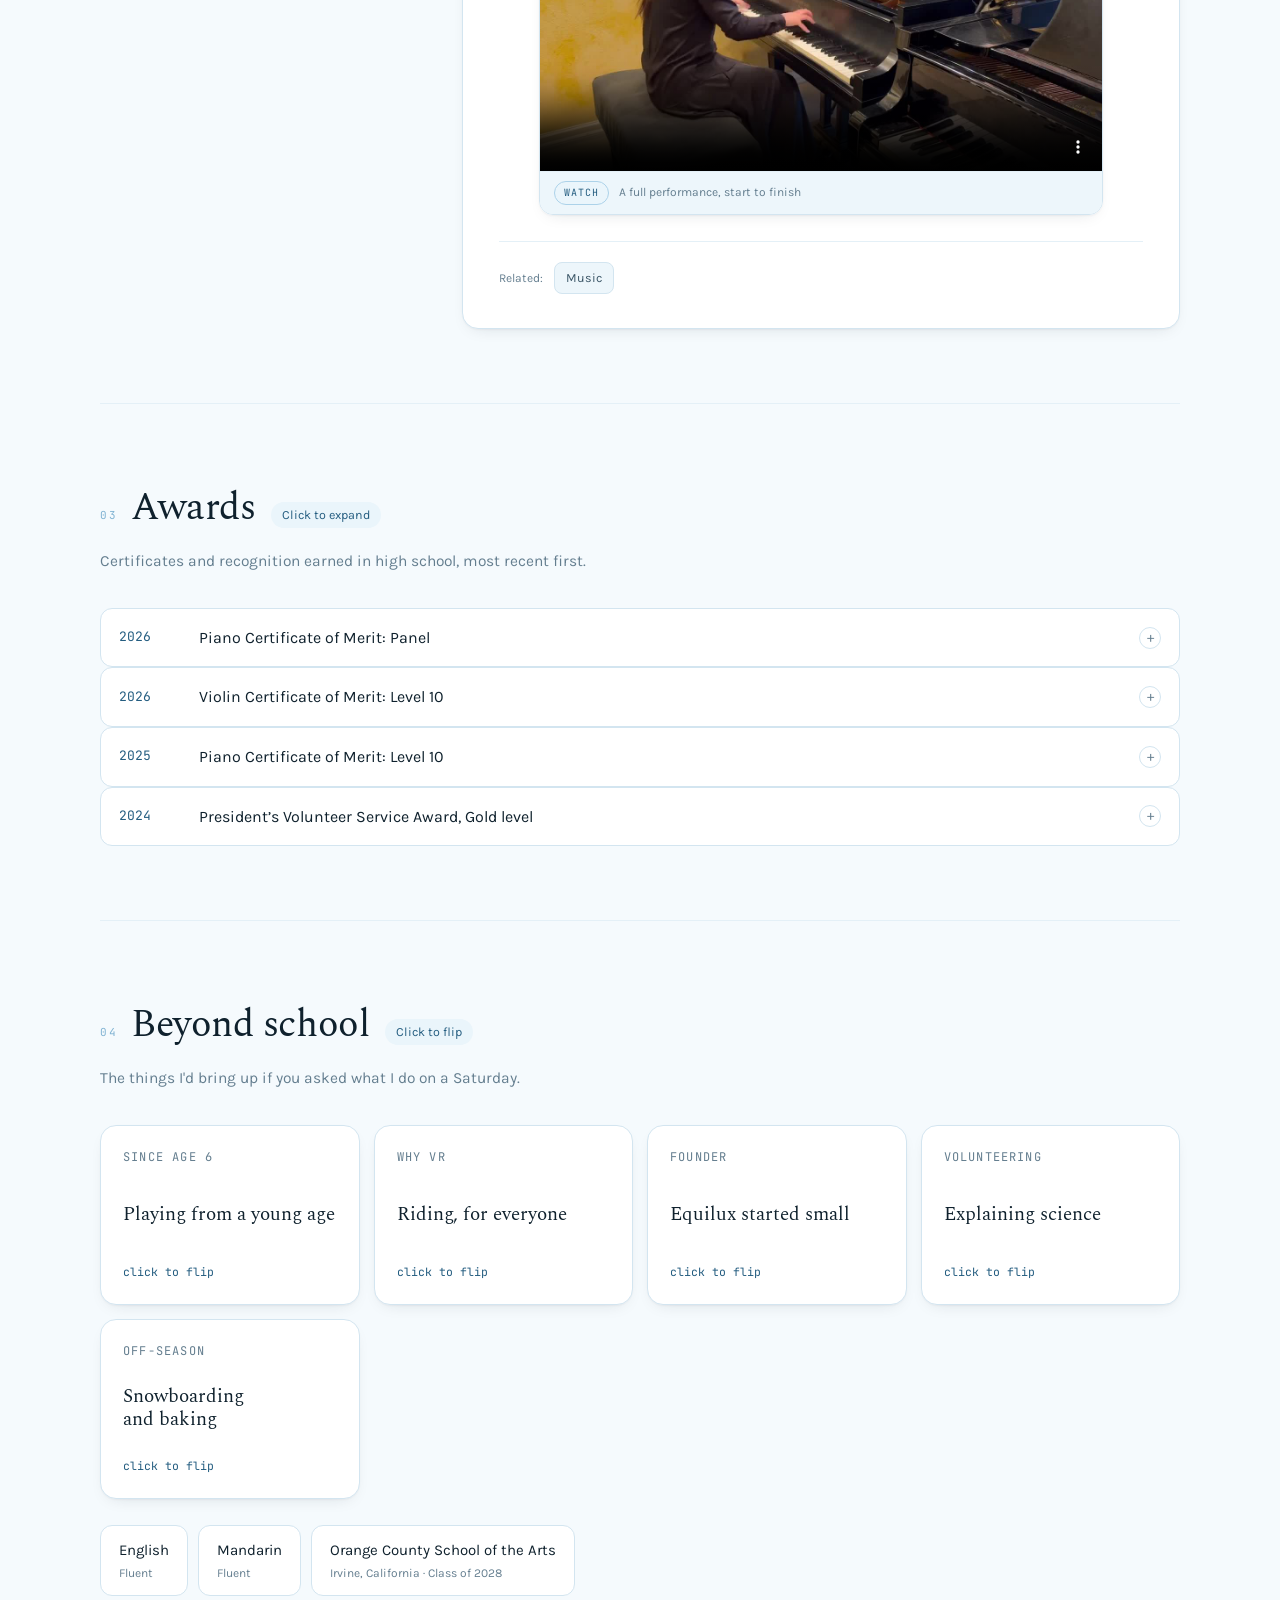
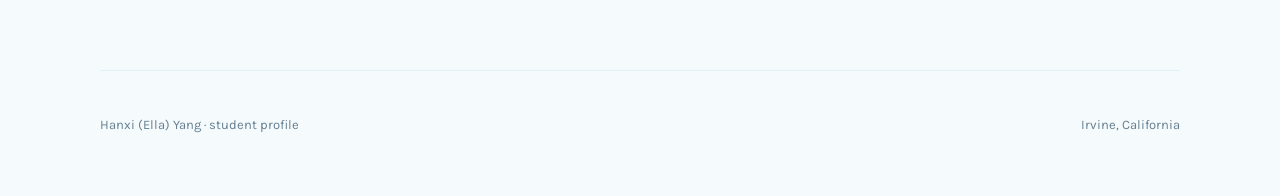
==== commit d4503283: "Add files via upload" ====
--- a/index.html
+++ b/index.html
@@ -30,16 +30,15 @@
     <div class="hero-copy">
       <span class="kicker"><span class="pulse"></span>Student profile · Irvine, California</span>
       <h1><span class="l1">Hanxi</span><span class="l2">Ella Yang</span></h1>
-      <p class="lede">A student at the <b>Orange County School of the Arts</b> who spends her hours between a practice room, a riding arena, and a Unity project — and keeps looking for ways to make those worlds meet.</p>
+      <p class="lede">A student at the <b>Orange County School of the Arts</b> who spends her hours between a practice room, a riding arena, and a Unity project, and keeps looking for ways to make those worlds meet.</p>
       <div class="cta">
         <button class="btn primary" type="button" data-scroll="#journey">Walk the timeline →</button>
         <button class="btn" type="button" data-scroll="#work">See what I do</button>
       </div>
     </div>
-    <figure class="hero-art">
+    <div class="hero-art">
       <span class="frame"><img id="heroImg" alt="Ella standing on the beach at sunset"></span>
-      <figcaption>Evening at the beach</figcaption>
-    </figure>
+    </div>
   </div>
 </header>
 
@@ -57,7 +56,7 @@
 
   <section id="journey">
     <div class="shead"><span class="n">01</span><h2>Journey</h2><span class="hint">Click a year</span></div>
-    <p class="slede">High school began in 2024, and every year since has opened something that's still running. Pick a year to see what started — then click an entry to jump to the full story.</p>
+    <p class="slede">High school began in 2024, and every year since has opened something that's still running. Pick a year to see what started, then click an entry to jump to the full story.</p>
 
     <div class="rail">
       <div class="rail-line" id="railLine" aria-hidden="true"></div>
@@ -105,7 +104,7 @@
   </section>
 
   <footer>
-    <span>Hanxi (Ella) Yang — student profile</span>
+    <span>Hanxi (Ella) Yang · student profile</span>
     <span>Irvine, California</span>
   </footer>
 </main>
--- a/styles.css
+++ b/styles.css
@@ -144,8 +144,6 @@
   border-radius:18px;border:1px solid var(--line);box-shadow:var(--shadow-2);background:var(--surface-2)}
 .hero-art .frame::after{content:"";position:absolute;inset:18px -16px -16px 18px;border:1px solid var(--sky-300);
   border-radius:18px;z-index:0}
-.hero-art figcaption{margin-top:26px;font-family:"JetBrains Mono",monospace;font-size:11px;
-  letter-spacing:.08em;color:var(--muted);text-transform:uppercase}
 .kicker{display:inline-flex;align-items:center;gap:10px;font-size:11.5px;letter-spacing:.18em;
   text-transform:uppercase;color:var(--sky-600);background:var(--sky-100);border:1px solid var(--sky-300);
   padding:6px 14px;border-radius:999px;width:max-content}
@@ -257,7 +255,25 @@
 .dvideo video{display:block;width:100%;aspect-ratio:16/9;background:#0B161E}
 .dvideo figcaption{display:flex;gap:10px;align-items:baseline;flex-wrap:wrap;font-size:12px;color:var(--muted);
   padding:9px 14px;background:var(--surface-2);border-top:1px solid var(--line-soft)}
-.dvideo .tag-watch{font-family:"JetBrains Mono",monospace;font-size:10px;letter-spacing:.1em;text-transform:uppercase;
+.ddemo{margin-top:22px;border:1px solid var(--line);border-radius:14px;background:var(--surface-2);
+  padding:22px 24px 24px}
+.ddemo .dhead{display:flex;align-items:center;gap:11px;margin-bottom:11px;flex-wrap:wrap}
+.ddemo .dhead h4{font-size:19px;line-height:1.2}
+.ddemo .lead{font-size:14.5px;color:var(--ink-2);max-width:60ch;line-height:1.55}
+.dcols{display:grid;grid-template-columns:1fr 1fr;gap:22px;margin-top:20px}
+.dcols h5{font-family:"JetBrains Mono",monospace;font-size:10px;letter-spacing:.12em;text-transform:uppercase;
+  color:var(--muted);margin:0 0 9px;font-weight:500}
+.ddemo .dcols ul{list-style:none;margin:0;padding:0;display:grid;gap:8px}
+.ddemo .dcols li{font-size:13.5px;color:var(--ink-2);padding-left:16px;position:relative;line-height:1.5}
+.ddemo .dcols li::before{content:"";position:absolute;left:1px;top:8px;width:5px;height:5px;border-radius:50%;
+  background:var(--sky-400)}
+.dnext{margin-top:20px;padding-top:16px;border-top:1px solid var(--line);font-size:13.5px;color:var(--ink-2);
+  max-width:62ch;line-height:1.55}
+.ddoc{display:inline-flex;align-items:center;gap:8px;margin-top:18px;font-size:12.5px;color:var(--sky-600);
+  text-decoration:none;border:1px solid var(--sky-300);background:var(--sky-100);border-radius:999px;padding:7px 15px;
+  transition:background .18s ease}
+.ddoc:hover{background:var(--sky-200)}
+.tag-watch{font-family:"JetBrains Mono",monospace;font-size:10px;letter-spacing:.1em;text-transform:uppercase;
   color:var(--sky-600);background:var(--sky-100);border:1px solid var(--sky-300);border-radius:999px;padding:3px 9px}
 .dmark{margin-top:22px;border:1px solid var(--line);border-radius:14px;background:var(--logo-tile);
   display:grid;place-items:center;padding:24px;min-height:118px}
@@ -330,6 +346,7 @@
 @media (max-width:940px){
   .explorer{grid-template-columns:1fr}
   .hero-in{grid-template-columns:1fr;gap:38px}
+  .dcols{grid-template-columns:1fr;gap:18px}
   .hero-art{justify-self:start;max-width:420px}
   .hero-art .frame::after{inset:14px -12px -12px 14px}
   .detail{position:static;min-height:0;padding:26px 24px}
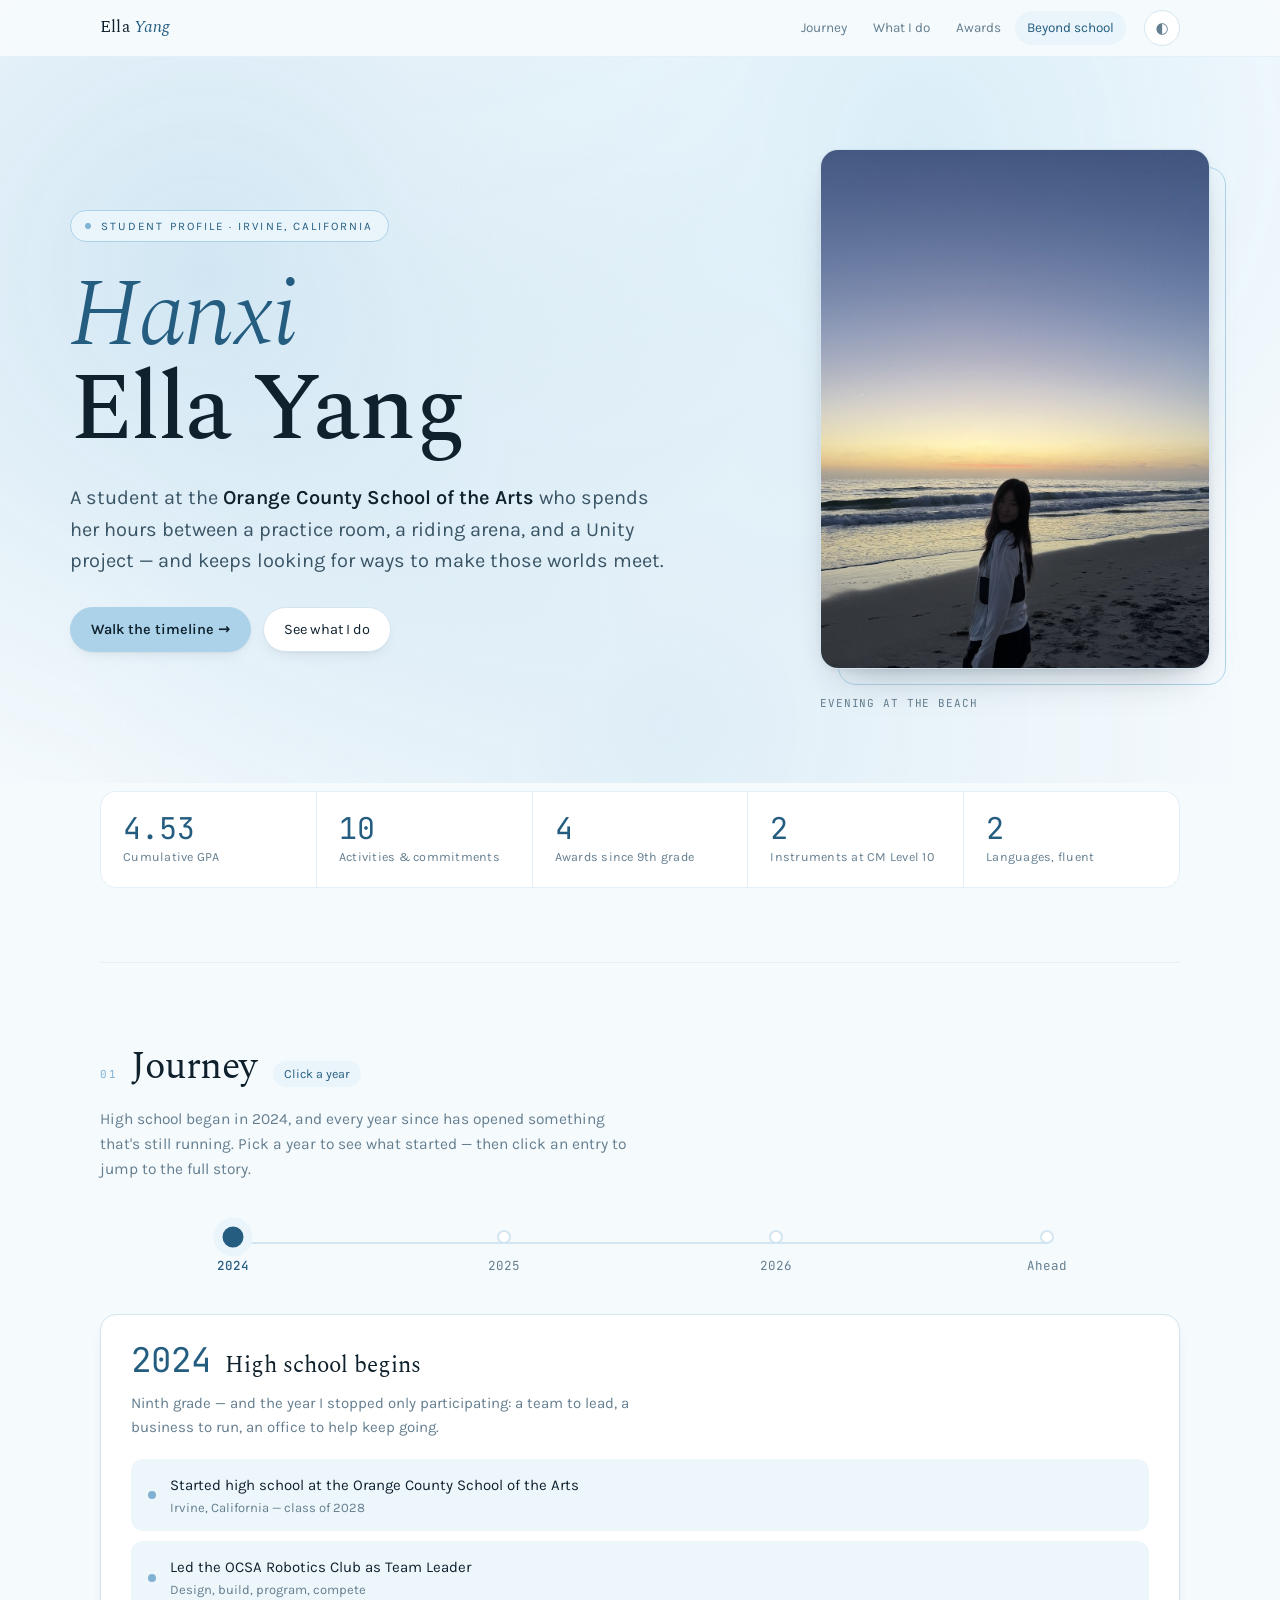
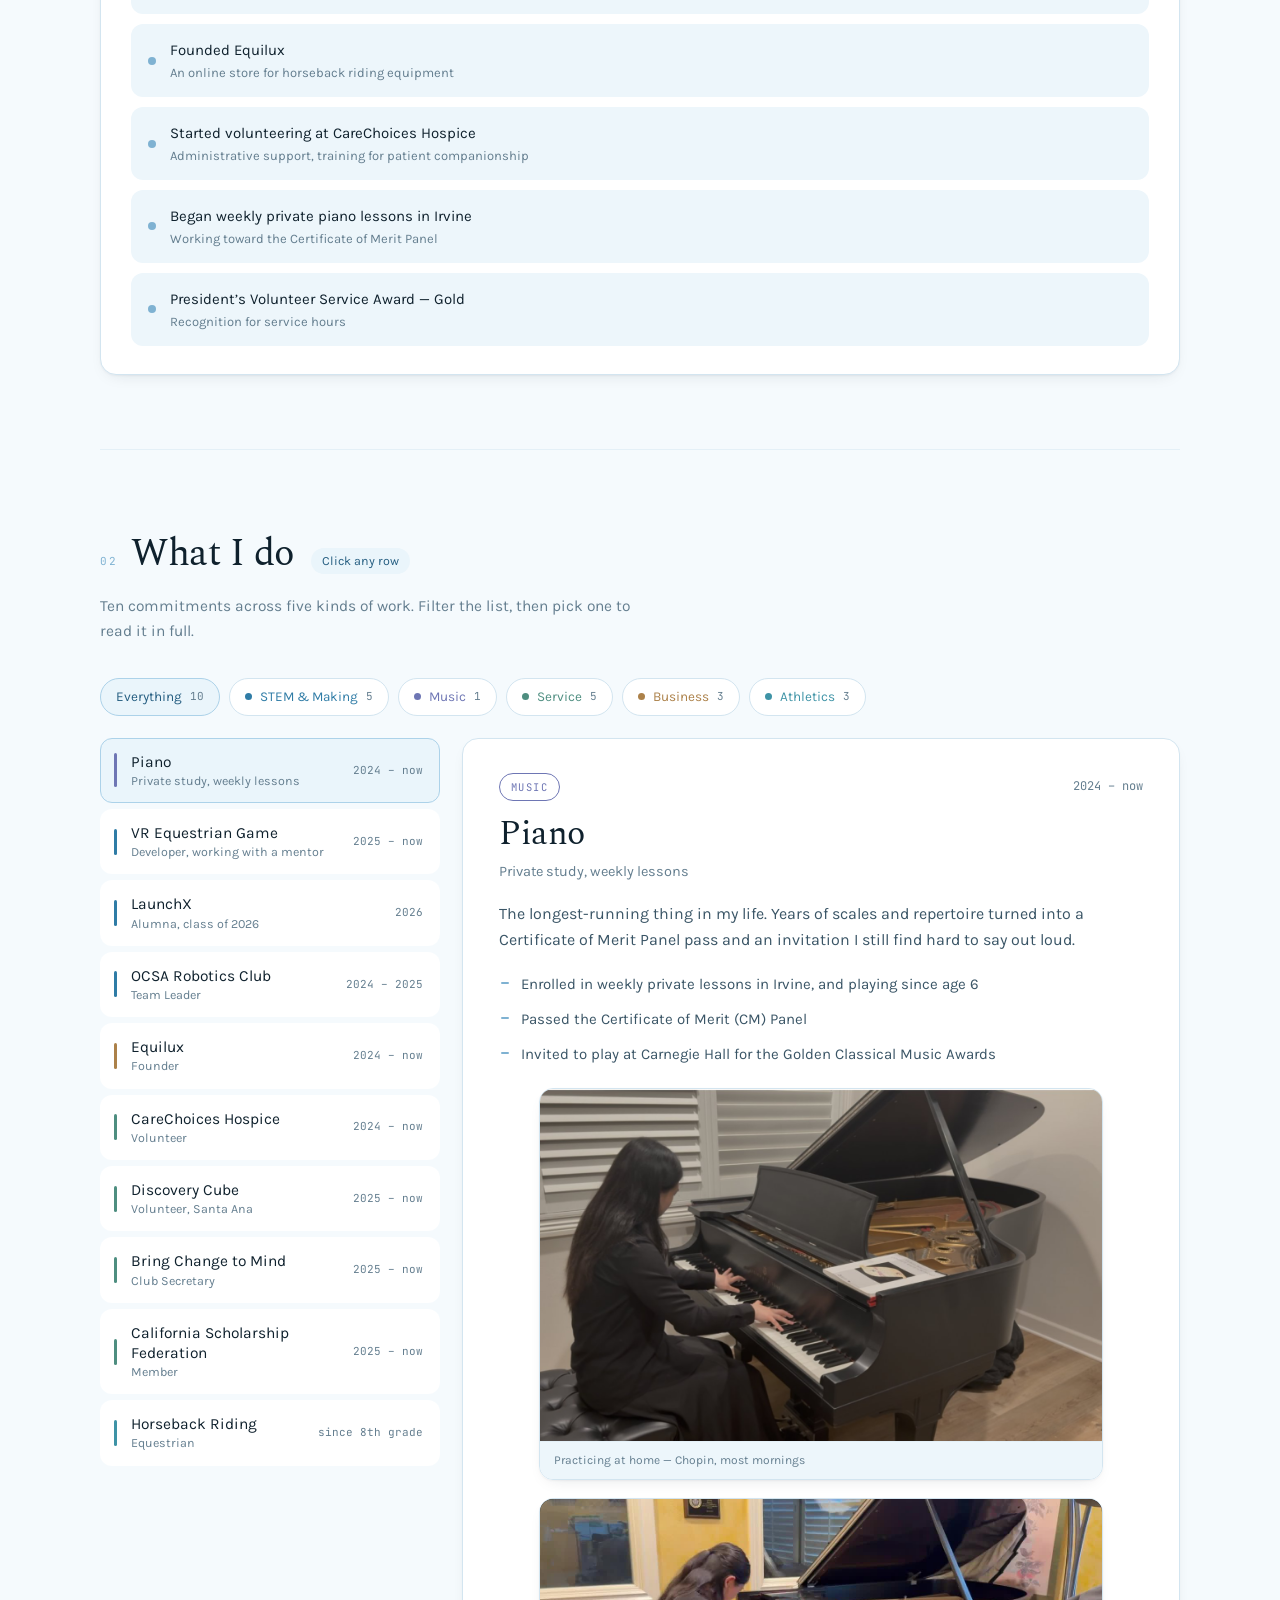
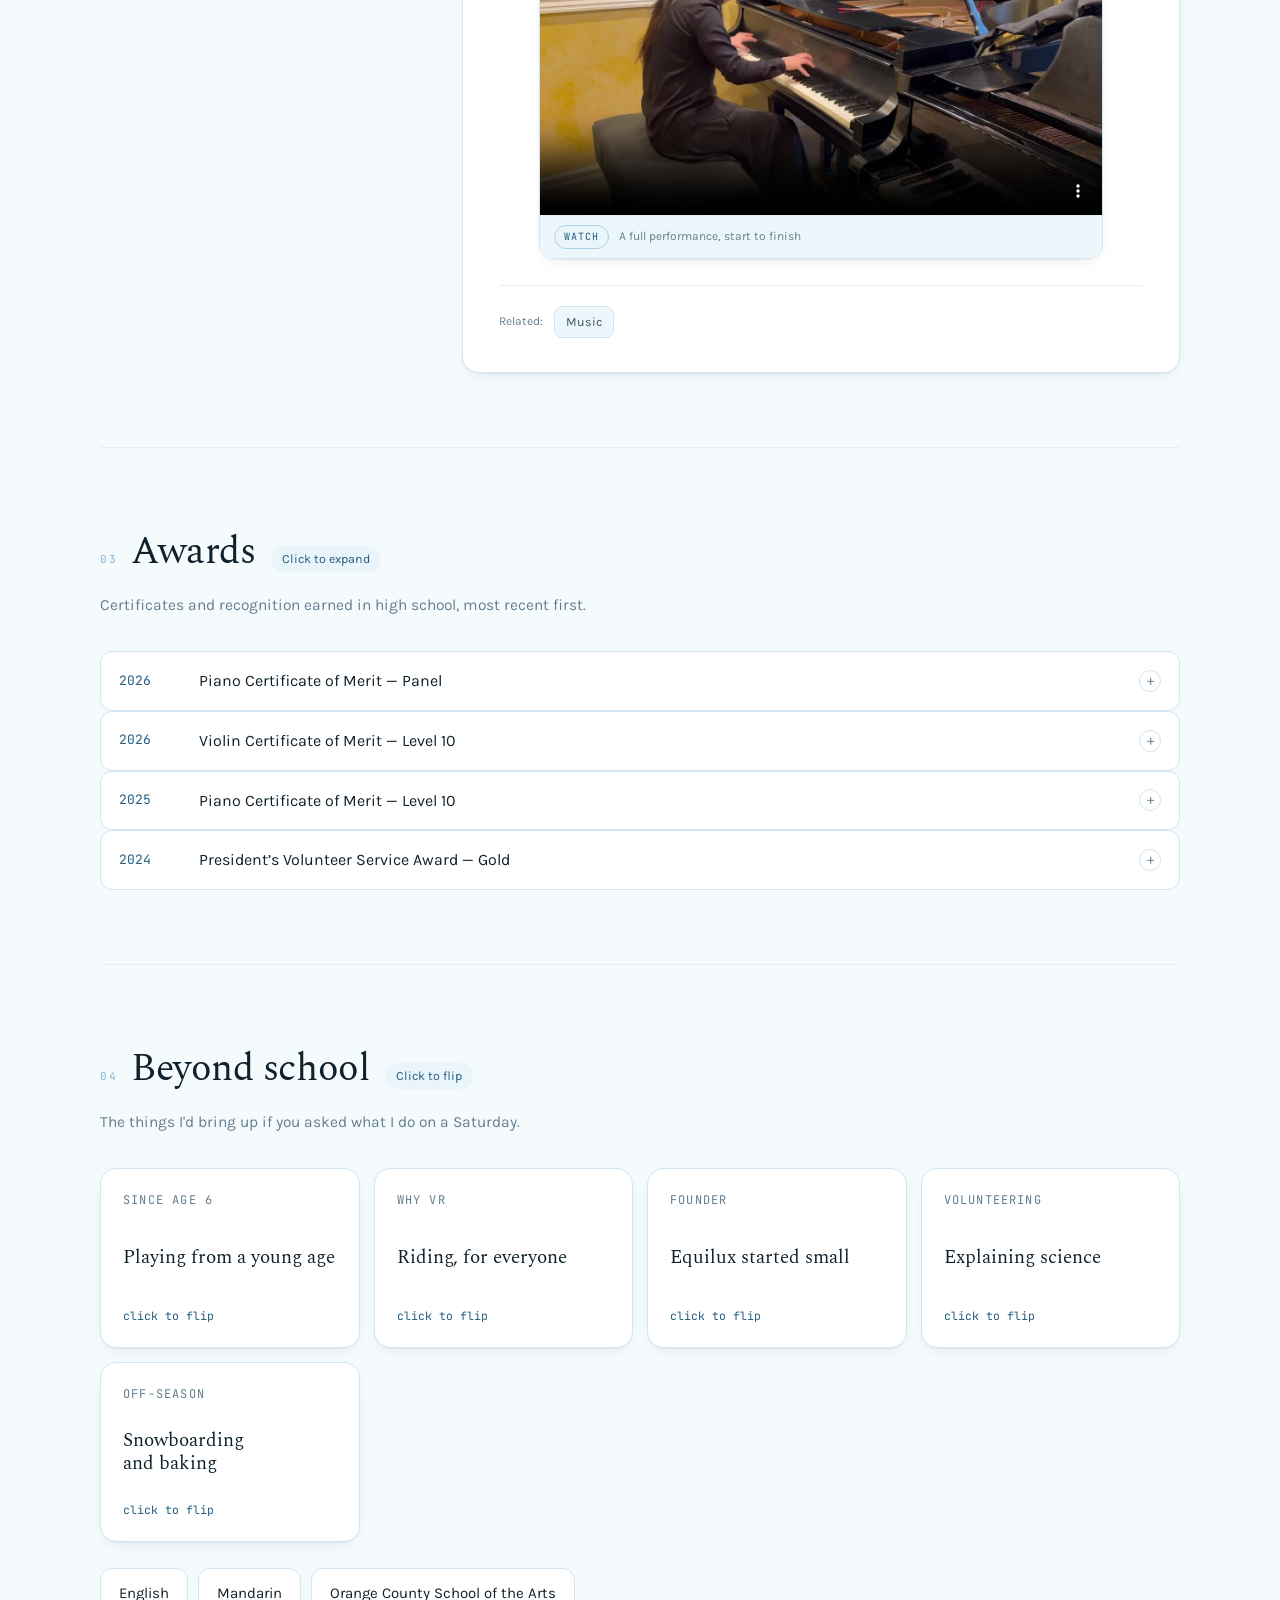
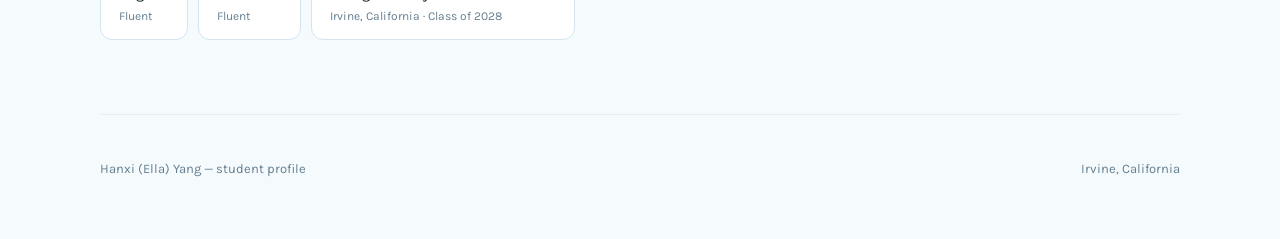
==== commit ce65380c: "Add files via upload" ====
--- a/index.html
+++ b/index.html
@@ -30,15 +30,16 @@
     <div class="hero-copy">
       <span class="kicker"><span class="pulse"></span>Student profile · Irvine, California</span>
       <h1><span class="l1">Hanxi</span><span class="l2">Ella Yang</span></h1>
-      <p class="lede">A student at the <b>Orange County School of the Arts</b> who spends her hours between a practice room, a riding arena, and a Unity project, and keeps looking for ways to make those worlds meet.</p>
+      <p class="lede">A student at the <b>Orange County School of the Arts</b> who spends her hours between a practice room, a riding arena, and a Unity project — and keeps looking for ways to make those worlds meet.</p>
       <div class="cta">
         <button class="btn primary" type="button" data-scroll="#journey">Walk the timeline →</button>
         <button class="btn" type="button" data-scroll="#work">See what I do</button>
       </div>
     </div>
-    <div class="hero-art">
+    <figure class="hero-art">
       <span class="frame"><img id="heroImg" alt="Ella standing on the beach at sunset"></span>
-    </div>
+      <figcaption>Evening at the beach</figcaption>
+    </figure>
   </div>
 </header>
 
@@ -56,7 +57,7 @@
 
   <section id="journey">
     <div class="shead"><span class="n">01</span><h2>Journey</h2><span class="hint">Click a year</span></div>
-    <p class="slede">High school began in 2024, and every year since has opened something that's still running. Pick a year to see what started, then click an entry to jump to the full story.</p>
+    <p class="slede">High school began in 2024, and every year since has opened something that's still running. Pick a year to see what started — then click an entry to jump to the full story.</p>
 
     <div class="rail">
       <div class="rail-line" id="railLine" aria-hidden="true"></div>
@@ -104,7 +105,7 @@
   </section>
 
   <footer>
-    <span>Hanxi (Ella) Yang · student profile</span>
+    <span>Hanxi (Ella) Yang — student profile</span>
     <span>Irvine, California</span>
   </footer>
 </main>
--- a/styles.css
+++ b/styles.css
@@ -139,6 +139,8 @@
   grid-template-columns:minmax(0,1.12fr) minmax(0,.88fr);align-items:center}
 .hero-copy{display:grid;gap:26px;max-width:620px}
 .hero-art{margin:0;position:relative;justify-self:end;width:100%;max-width:390px}
+.hero-art figcaption{margin-top:26px;font-family:"JetBrains Mono",monospace;font-size:11px;
+  letter-spacing:.08em;color:var(--muted);text-transform:uppercase}
 .hero-art .frame{position:relative;display:block}
 .hero-art img{position:relative;z-index:1;display:block;width:100%;aspect-ratio:3/4;object-fit:cover;
   border-radius:18px;border:1px solid var(--line);box-shadow:var(--shadow-2);background:var(--surface-2)}
@@ -253,6 +255,20 @@
   border-top:1px solid var(--line-soft)}
 .dvideo{margin-top:18px;border-radius:14px;overflow:hidden;border:1px solid var(--line);box-shadow:var(--shadow-1)}
 .dvideo video{display:block;width:100%;aspect-ratio:16/9;background:#0B161E}
+.dvideo a.vthumb{display:block;position:relative;text-decoration:none;line-height:0}
+.dvideo a.vthumb img{display:block;width:100%;aspect-ratio:16/9;object-fit:cover;background:#0B161E}
+.dvideo a.vthumb .play{position:absolute;inset:0;display:grid;place-items:center;
+  background:linear-gradient(to bottom, rgba(11,22,30,0) 45%, rgba(11,22,30,.28) 100%);
+  transition:background .2s ease}
+.dvideo a.vthumb .play i{width:64px;height:64px;border-radius:50%;background:rgba(255,255,255,.94);
+  display:grid;place-items:center;box-shadow:0 8px 24px rgba(11,22,30,.4);transition:transform .2s ease}
+.dvideo a.vthumb .play i::before{content:"";border-left:19px solid #13425C;border-top:12px solid transparent;
+  border-bottom:12px solid transparent;margin-left:5px}
+.dvideo a.vthumb:hover .play{background:linear-gradient(to bottom, rgba(11,22,30,.12) 0%, rgba(11,22,30,.38) 100%)}
+.dvideo a.vthumb:hover .play i{transform:scale(1.08)}
+.dvideo .ytlink{margin-left:auto;font-size:11.5px;white-space:nowrap;color:var(--sky-600);
+  text-decoration:none;font-family:"JetBrains Mono",monospace}
+.dvideo .ytlink:hover{text-decoration:underline}
 .dvideo figcaption{display:flex;gap:10px;align-items:baseline;flex-wrap:wrap;font-size:12px;color:var(--muted);
   padding:9px 14px;background:var(--surface-2);border-top:1px solid var(--line-soft)}
 .ddemo{margin-top:22px;border:1px solid var(--line);border-radius:14px;background:var(--surface-2);
